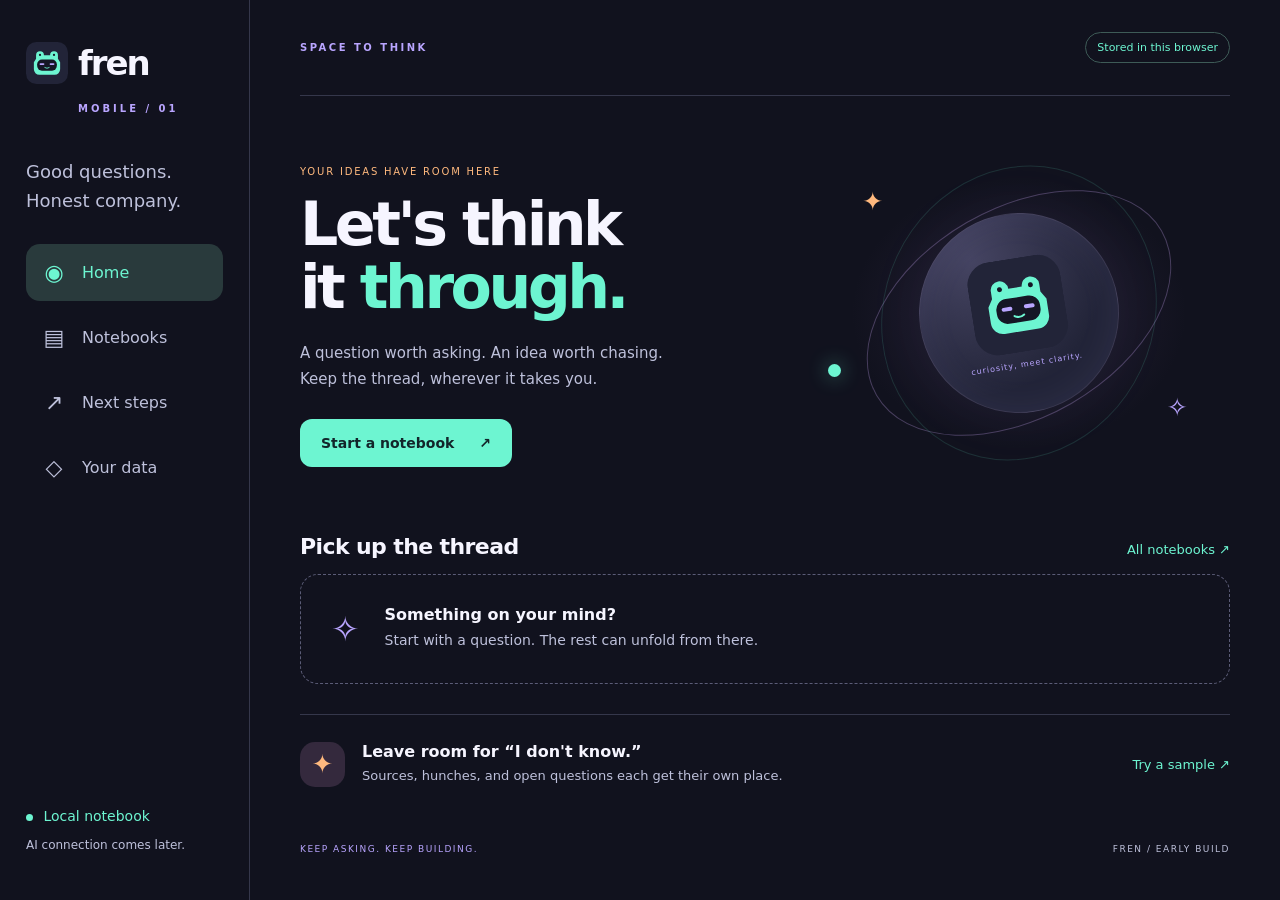
==== mobile/index.html @ 6acf4d1b "Add FREN mobile notebook" ====
<!doctype html>
<html lang="en">
<head>
  <meta charset="utf-8">
  <meta name="viewport" content="width=device-width, initial-scale=1, viewport-fit=cover">
  <meta name="theme-color" content="#11121e">
  <meta name="description" content="FREN mobile. A local notebook for questions, sources, and what to try next.">
  <meta http-equiv="Content-Security-Policy" content="default-src 'self'; script-src 'self'; style-src 'self'; img-src 'self' data:; connect-src 'self'; worker-src 'self'; object-src 'none'; base-uri 'self'; form-action 'none'">
  <title>FREN · Think it through</title>
  <link rel="manifest" href="manifest.webmanifest">
  <link rel="icon" href="icon.svg" type="image/svg+xml">
  <link rel="stylesheet" href="styles.css">
  <script type="module" src="app.js"></script>
</head>
<body>
  <div class="shell">
    <aside class="rail">
      <a class="brand" href="#home" aria-label="FREN home"><img src="icon.svg" alt="" width="42" height="42">fren<span>mobile / 01</span></a>
      <p class="rail-note">Good questions.<br>Honest company.</p>
      <nav class="navigation" aria-label="Main navigation">
        <button data-view="home" class="active"><span aria-hidden="true">◉</span> Home</button>
        <button data-view="notebooks"><span aria-hidden="true">▤</span> Notebooks</button>
        <button data-view="steps"><span aria-hidden="true">↗</span> Next steps</button>
        <button data-view="data"><span aria-hidden="true">◇</span> Your data</button>
      </nav>
      <div class="rail-bottom"><span class="dot"></span> Local notebook<br><small>AI connection comes later.</small></div>
    </aside>
    <main id="main" tabindex="-1">
      <header class="topbar"><span class="eyebrow">SPACE TO THINK</span><span class="local-badge" id="save-status">Stored in this browser</span></header>
      <section id="view-home" class="view">
        <div class="hero">
          <div class="hero-copy"><span class="pill">YOUR IDEAS HAVE ROOM HERE</span><h1>Let's think<br>it <em>through.</em></h1><p>A question worth asking. An idea worth chasing.<br>Keep the thread, wherever it takes you.</p><button class="primary" data-action="new">Start a notebook <span aria-hidden="true">↗</span></button></div>
          <div class="orbit" aria-hidden="true"><div class="orbit-ring one"></div><div class="orbit-ring two"></div><div class="spark s1">✦</div><div class="spark s2">✧</div><div class="planet"><img src="icon.svg" alt=""><span>curiosity, meet clarity.</span></div><div class="orb-dot"></div></div>
        </div>
        <div class="section-heading"><h2>Pick up the thread</h2><button class="text-button" data-view="notebooks">All notebooks ↗</button></div>
        <div id="recent-notebooks" class="notebook-grid"></div>
        <div class="invitation"><div class="mini-icon">✦</div><div><h3>Leave room for “I don't know.”</h3><p>Sources, hunches, and open questions each get their own place.</p></div><button class="text-button" data-action="sample">Try a sample ↗</button></div>
      </section>
      <section id="view-notebooks" class="view" hidden>
        <div class="page-heading"><div><span class="eyebrow">FOLLOW YOUR CURIOSITY</span><h1>Your notebooks<span class="accent">.</span></h1></div><button class="primary" data-action="new">+ New notebook</button></div>
        <div id="notebook-list" class="notebook-grid"></div>
      </section>
      <section id="view-detail" class="view" hidden>
        <button class="text-button back" data-view="notebooks">← All notebooks</button>
        <div class="detail-heading"><div><span id="notebook-label" class="eyebrow"></span><h1 id="notebook-title"></h1></div><div class="detail-actions"><button class="primary" id="jump-capture">Add a thought +</button><button class="secondary" id="export-brief">Export brief ↗</button></div></div>
        <div id="discipline" class="discipline" hidden></div>
        <div class="detail-layout">
          <div><div class="filters" role="group" aria-label="Filter records"><button data-filter="all" class="selected">Everything</button><button data-filter="sources">Sources</button><button data-filter="questions">Open questions</button><button data-filter="hypothesis">Explanations</button></div><div id="entry-list" class="entries"></div></div>
          <form id="capture-form" class="capture panel"><span class="eyebrow">KEEP THE THREAD</span><h2>Add a thought</h2><label for="entry-kind">What kind of note?</label><select id="entry-kind" name="kind"><option value="observation">Observation · what I noticed</option><option value="evidence">Evidence · with a source</option><option value="inference">Inference · what I make of it</option><option value="hypothesis">Hypothesis · an explanation to test</option><option value="contradiction">Contradiction · what doesn't fit</option><option value="unknown">Unknown · an open question</option><option value="lead">Lead · something to look into</option><option value="next_action">Next step · something to do</option></select><label for="entry-text">Your note</label><textarea id="entry-text" name="text" rows="4" maxlength="12000" placeholder="What's on your mind?" required></textarea><label for="entry-source">Source <span id="source-hint">(optional)</span></label><input id="entry-source" name="source" maxlength="4000" placeholder="Link, document, or where this came from"><div id="test-field" hidden><label for="entry-test">What could disprove this?</label><textarea id="entry-test" name="test" rows="3" maxlength="4000" placeholder="A specific check that could show it's wrong"></textarea></div><p id="capture-error" class="error" role="alert"></p><button class="primary full" type="submit">Save note <span aria-hidden="true">+</span></button><p class="fine-print">Saved locally. Notes are not automatically fact-checked.</p></form>
        </div>
      </section>
      <section id="view-steps" class="view" hidden><div class="page-heading"><div><span class="eyebrow">SMALL STEPS, REAL MOVEMENT</span><h1>What comes next<span class="accent">?</span></h1></div></div><p class="intro">The next steps you've recorded, across your notebooks.</p><div id="step-list" class="steps"></div></section>
      <section id="view-data" class="view" hidden><div class="page-heading"><div><span class="eyebrow">YOUR WORK, IN YOUR HANDS</span><h1>Take the thread<br>with you<span class="accent">.</span></h1></div></div><div class="data-grid"><article class="panel"><span class="data-icon">↗</span><h2>Back up your notebooks</h2><p>Download every notebook and note as a JSON file. Browser data can be cleared, so keep a copy of work that matters.</p><button class="primary" id="backup">Download backup</button></article><article class="panel"><span class="data-icon purple">↙</span><h2>Bring your work back</h2><p>Import a FREN mobile backup. New notebooks are added; conflicting versions are rejected before anything changes.</p><label class="secondary file-label" for="import-file">Choose a backup</label><input type="file" id="import-file" accept="application/json,.json" hidden></article><article class="panel wide"><span class="eyebrow">BUILD 0.1 · LOCAL NOTEBOOK</span><h2>A foundation for your mobile FREN</h2><p>This build stores text in this browser. It has no AI connection, account, cloud sync, encrypted vault, or device control. No notes are sent to an AI service.</p><p>A notebook brief follows FREN's investigation format. Observations and inferences stay labeled in its mobile extension; exported evidence stays “reported.” Exporting does not verify a claim.</p><button class="secondary" id="install" hidden>Add to home screen</button><p id="offline-status" class="fine-print">Checking offline availability…</p></article></div></section>
      <footer>KEEP ASKING. KEEP BUILDING. <span>FREN / EARLY BUILD</span></footer>
    </main>
  </div>
  <dialog id="new-dialog"><form id="new-form"><span class="eyebrow">A NEW THREAD</span><h2>What are we<br>figuring out?</h2><label for="question">Give your notebook a question</label><textarea id="question" name="question" rows="3" maxlength="300" required placeholder="What would make this idea work?"></textarea><p id="new-error" class="error" role="alert"></p><div class="dialog-actions"><button type="button" class="text-button" id="cancel-new">Maybe later</button><button class="primary" type="submit">Let's begin ↗</button></div></form></dialog>
  <div id="toast" role="status" aria-live="polite" hidden></div>
  <noscript>FREN mobile needs JavaScript to save and display your notebooks.</noscript>
</body>
</html>
---- mobile/styles.css ----
:root {
  color-scheme:dark;
  --bg:#11121e;
  --panel:#1c1e2e;
  --line:#35374b;
  --ink:#f6f5ff;
  --sub:#bec1db;
  --mint:#6df5d1;
  --purple:#b9a5ff;
  --orange:#ffb97e;
  font-family:Inter,ui-sans-serif,system-ui,-apple-system,BlinkMacSystemFont,"Segoe UI",sans-serif;
  font-size:17px;
}
* {
  box-sizing:border-box;
}
body {
  margin:0;
  background:var(--bg);
  color:var(--ink);
}
button,input,textarea,select {
  font:inherit;
}
button,a,input,textarea,select {
  -webkit-tap-highlight-color:transparent;
}
button {
  cursor:pointer;
}
button:disabled {
  cursor:wait;
  opacity:.5;
}
button:focus-visible,a:focus-visible,input:focus-visible,textarea:focus-visible,select:focus-visible {
  outline:3px solid var(--orange);
  outline-offset:4px;
}
button {
  border:0;
}
a {
  color:inherit;
}
button,select {
  touch-action:manipulation;
}
[hidden] {
  display:none!important;
}
.shell {
  max-width:1600px;
  margin:auto;
  display:grid;
  grid-template-columns:250px minmax(0,1fr);
  min-height:100dvh;
}
.rail {
  border-right:1px solid var(--line);
  padding:42px 26px;
  position:sticky;
  top:0;
  height:100dvh;
  display:flex;
  flex-direction:column;
}
.brand {
  display:flex;
  align-items:center;
  gap:10px;
  text-decoration:none;
  font-weight:800;
  font-size:34px;
  letter-spacing:-2px;
  flex-wrap:wrap;
  line-height:1;
}
.brand span {
  width:100%;
  font-size:10px;
  letter-spacing:3px;
  text-transform:uppercase;
  color:var(--purple);
  margin:10px 0 0 52px;
}
.rail-note {
  font-size:18px;
  line-height:1.6;
  margin:44px 0 28px;
  color:var(--sub);
}
.navigation {
  display:grid;
  gap:8px;
}
.navigation button {
  display:flex;
  gap:17px;
  align-items:center;
  background:transparent;
  color:var(--sub);
  text-align:left;
  padding:16px 17px;
  border-radius:14px;
  font-size:16px;
}
.navigation button span {
  font-size:22px;
  width:22px;
  text-align:center;
}
.navigation .active {
  background:#293a3c;
  color:var(--mint);
}
.rail-bottom {
  margin-top:auto;
  font-size:14px;
  color:var(--mint);
  line-height:2;
}
.rail-bottom small {
  color:var(--sub);
  font-size:12px;
}
.dot {
  display:inline-block;
  width:7px;
  height:7px;
  border-radius:50%;
  background:var(--mint);
  margin-right:6px;
}
main {
  padding:0 50px;
  min-width:0;
}
.topbar {
  display:flex;
  justify-content:space-between;
  align-items:center;
  gap:12px;
  padding:32px 0;
  border-bottom:1px solid var(--line);
}
.eyebrow {
  color:var(--purple);
  font-size:10px;
  font-weight:750;
  letter-spacing:2.5px;
  line-height:1.7;
}
.local-badge {
  color:var(--mint);
  font-size:11px;
  border:1px solid #3e5b57;
  border-radius:99px;
  padding:8px 11px;
}
.view {
  padding-top:34px;
  min-height:calc(100dvh - 182px);
}
.hero {
  display:grid;
  grid-template-columns:1.2fr 1fr;
  min-height:366px;
  align-items:center;
  overflow:hidden;
}
.pill {
  font-size:10px;
  letter-spacing:1.8px;
  color:var(--orange);
  display:inline-block;
  padding-bottom:16px;
}
h1 {
  font-size:clamp(38px,4.7vw,66px);
  line-height:1.04;
  letter-spacing:-3.5px;
  font-weight:650;
  margin:0 0 23px;
}
h1 em {
  color:var(--mint);
  font-style:normal;
}
p {
  color:var(--sub);
  line-height:1.7;
}
.hero p {
  font-size:15px;
  margin:0 0 27px;
}
.primary,.secondary {
  display:inline-flex;
  align-items:center;
  justify-content:center;
  gap:25px;
  min-height:48px;
  padding:13px 21px;
  border-radius:12px;
  font-weight:700;
  font-size:14px;
  text-decoration:none;
}
.primary {
  background:var(--mint);
  color:#12252a;
}
.primary:hover {
  background:#a0ffe4;
}
.secondary {
  background:#2d3047;
  color:var(--ink);
  border:1px solid #464b6a;
}
.secondary:hover {
  border-color:var(--purple);
}
.full {
  width:100%;
}
.text-button {
  background:transparent;
  padding:12px 0;
  min-height:44px;
  color:var(--mint);
  font-size:13px;
}
.orbit {
  height:340px;
  position:relative;
  display:flex;
  align-items:center;
  justify-content:center;
  isolation:isolate;
}
.orbit::before {
  content:"";
  position:absolute;
  inset:10%;
  background:radial-gradient(ellipse,#5d447448,transparent 70%);
  z-index:-1;
}
.planet {
  width:200px;
  height:200px;
  display:flex;
  flex-direction:column;
  align-items:center;
  justify-content:center;
  border-radius:50%;
  background:radial-gradient(circle at 30% 20%,#454462,#222438 65%);
  box-shadow:inset 0 0 35px #b9a5ff15,0 0 70px #b9a5ff0c;
  border:1px solid #6c638555;
  transform:rotate(-9deg);
}
.planet img {
  width:94px;
  height:94px;
}
.planet span {
  font-size:8px;
  letter-spacing:1px;
  color:var(--purple);
  margin-top:8px;
}
.orbit-ring {
  position:absolute;
  width:330px;
  height:210px;
  border:1px solid #8771a875;
  border-radius:50%;
  transform:rotate(-30deg);
  z-index:-1;
}
.orbit-ring.two {
  width:270px;
  height:300px;
  transform:rotate(25deg);
  border-color:#6df5d122;
}
.spark {
  position:absolute;
  color:var(--orange);
  font-size:25px;
}
.s1 {
  left:13%;
  top:13%;
}
.s2 {
  right:10%;
  bottom:18%;
  color:var(--purple);
}
.orb-dot {
  width:13px;
  height:13px;
  border-radius:50%;
  background:var(--mint);
  position:absolute;
  left:5%;
  top:65%;
  box-shadow:0 0 20px #6df5d177;
}
.section-heading {
  display:flex;
  align-items:center;
  justify-content:space-between;
  margin-top:28px;
  gap:15px;
}
h2 {
  font-size:22px;
  letter-spacing:-.6px;
  margin:10px 0 15px;
  font-weight:600;
}
h3 {
  font-size:16px;
  margin:0 0 4px;
  font-weight:600;
}
.notebook-grid {
  display:grid;
  grid-template-columns:repeat(2,minmax(0,1fr));
  gap:16px;
}
.notebook-card {
  padding:24px;
  background:var(--panel);
  color:var(--ink);
  text-align:left;
  border:1px solid var(--line);
  border-radius:18px;
  display:flex;
  flex-direction:column;
  gap:16px;
  min-height:170px;
}
.notebook-card:hover {
  border-color:var(--purple);
  transform:translateY(-2px);
}
.card-top,.card-bottom {
  display:flex;
  justify-content:space-between;
  align-items:center;
  gap:10px;
}
.card-top {
  font-size:10px;
  letter-spacing:1.5px;
  color:var(--purple);
  text-transform:uppercase;
}
.notebook-card h3 {
  font-size:21px;
  line-height:1.4;
  letter-spacing:-.5px;
  overflow-wrap:anywhere;
}
.card-bottom {
  font-size:12px;
  color:var(--sub);
  margin-top:auto;
}
.card-bottom .arrow {
  font-size:23px;
  color:var(--mint);
}
.empty {
  grid-column:1/-1;
  border:1px dashed #5b5c77;
  border-radius:18px;
  padding:30px;
  display:flex;
  align-items:center;
  gap:25px;
}
.empty .empty-mark {
  font-size:34px;
  color:var(--purple);
}
.empty p {
  margin:5px 0 0;
  font-size:14px;
}
.invitation {
  display:flex;
  gap:17px;
  align-items:center;
  border-top:1px solid var(--line);
  padding:27px 0;
  margin-top:30px;
}
.mini-icon {
  width:45px;
  height:45px;
  display:grid;
  place-items:center;
  border-radius:15px;
  background:#34293d;
  color:var(--orange);
  font-size:26px;
  flex-shrink:0;
}
.invitation p {
  font-size:13px;
  margin:0;
}
.invitation .text-button {
  margin-left:auto;
  white-space:nowrap;
}
footer {
  padding:30px 0;
  display:flex;
  justify-content:space-between;
  gap:20px;
  font-size:9px;
  letter-spacing:1.5px;
  color:var(--purple);
}
footer span {
  color:var(--sub);
}
.page-heading {
  display:flex;
  align-items:center;
  justify-content:space-between;
  gap:20px;
  padding:24px 0 30px;
}
.page-heading h1 {
  font-size:48px;
  margin-top:14px;
  letter-spacing:-2px;
}
.accent {
  color:var(--mint);
}
.intro {
  margin-top:-20px;
}
.panel {
  padding:28px;
  border:1px solid var(--line);
  border-radius:18px;
  background:var(--panel);
}
.detail-heading {
  display:flex;
  align-items:center;
  justify-content:space-between;
  gap:30px;
  margin:20px 0 30px;
}
.detail-heading h1 {
  font-size:36px;
  line-height:1.2;
  letter-spacing:-1px;
  margin:12px 0 0;
  overflow-wrap:anywhere;
}
.detail-heading .secondary {
  flex-shrink:0;
}
.detail-layout {
  display:grid;
  grid-template-columns:minmax(0,1fr) 320px;
  gap:28px;
}
.filters {
  display:flex;
  gap:7px;
  overflow:auto;
  padding:0 0 20px;
}
.filters button {
  white-space:nowrap;
  padding:10px 13px;
  min-height:44px;
  border-radius:99px;
  color:var(--sub);
  background:transparent;
  font-size:12px;
  border:1px solid var(--line);
}
.filters .selected {
  color:#181d28;
  background:var(--purple);
  border-color:var(--purple);
}
.entries {
  display:grid;
  gap:16px;
}
.entry {
  padding:22px;
  border:1px solid var(--line);
  border-radius:16px;
  background:var(--panel);
}
.entry .tag {
  font-size:10px;
  letter-spacing:1px;
  color:var(--mint);
  text-transform:uppercase;
}
.entry[data-kind=hypothesis] .tag,.entry[data-kind=inference] .tag {
  color:var(--purple);
}
.entry[data-kind=contradiction] .tag,.entry[data-kind=unknown] .tag {
  color:var(--orange);
}
.entry p {
  white-space:pre-wrap;
  overflow-wrap:anywhere;
  color:var(--ink);
  font-size:15px;
  margin:12px 0;
}
.entry .source,.entry .test {
  color:var(--sub);
  font-size:12px;
  border-top:1px solid var(--line);
  padding-top:12px;
}
.entry .test {
  color:var(--purple);
}
.entry time {
  color:var(--sub);
  font-size:10px;
}
.capture {
  align-self:start;
  position:sticky;
  top:20px;
}
.capture h2 {
  margin-bottom:22px;
}
label {
  display:block;
  color:var(--sub);
  font-size:12px;
  margin:18px 0 9px;
}
label span {
  font-size:10px;
}
input,textarea,select {
  width:100%;
  background:#141623;
  color:var(--ink);
  border:1px solid #4a4e69;
  border-radius:9px;
  padding:12px;
  font-size:14px;
}
select {
  padding-right:24px;
  line-height:1.5;
}
textarea {
  resize:vertical;
  line-height:1.5;
}
input::placeholder,textarea::placeholder {
  color:#a4a8c2;
}
.fine-print {
  font-size:11px;
  line-height:1.7;
  margin:15px 0 0;
}
.error {
  font-size:12px;
  color:#ffc0c6;
  line-height:1.5;
  min-height:0;
}
.error:empty {
  margin:12px 0;
}
.discipline {
  background:#302246;
  border:1px solid #8f6df0;
  padding:17px;
  border-radius:12px;
  margin-bottom:25px;
  font-size:13px;
  color:var(--purple);
}
.steps {
  display:grid;
  gap:14px;
}
.step {
  display:flex;
  align-items:center;
  gap:18px;
  background:var(--panel);
  padding:22px;
  border:1px solid var(--line);
  border-radius:16px;
}
.step input {
  width:24px;
  height:24px;
  accent-color:var(--mint);
  flex-shrink:0;
}
.step label {
  font-size:16px;
  color:var(--ink);
  line-height:1.5;
  margin:0;
  overflow-wrap:anywhere;
}
.step .text-button {
  display:block;
  font-size:11px;
  text-align:left;
  padding:5px 0;
  min-height:32px;
}
.step.done label {
  text-decoration:line-through;
  color:var(--sub);
}
.data-grid {
  display:grid;
  grid-template-columns:1fr 1fr;
  gap:20px;
}
.data-grid .panel p {
  font-size:14px;
}
.wide {
  grid-column:1/-1;
}
.data-icon {
  font-size:36px;
  color:var(--mint);
}
.purple {
  color:var(--purple);
}
.file-label {
  cursor:pointer;
  width:max-content;
  margin-top:23px;
}
dialog {
  width:min(480px,calc(100% - 30px));
  max-height:90dvh;
  overflow:auto;
  border:1px solid #5b5879;
  background:#1c1e2e;
  color:var(--ink);
  border-radius:22px;
  padding:33px;
}
dialog::backdrop {
  background:#090b16cc;
  backdrop-filter:blur(7px);
}
dialog h2 {
  font-size:33px;
  line-height:1.1;
  margin:17px 0 24px;
}
.dialog-actions {
  display:flex;
  justify-content:space-between;
  gap:20px;
  align-items:center;
  margin-top:22px;
}
#toast {
  position:fixed;
  bottom:30px;
  left:50%;
  transform:translateX(-50%);
  z-index:10;
  max-width:calc(100% - 30px);
  width:max-content;
  background:#effff9;
  color:#162524;
  border:1px solid var(--mint);
  padding:15px 24px;
  border-radius:13px;
  box-shadow:0 8px 35px #0007;
  font-size:14px;
}
body.storage-failed #save-status {
  color:#ffc0c6;
  border-color:#b46e7e;
}
@media(min-width:1400px) {
  main {
    padding:0 70px;
  }
  .hero {
    min-height:430px;
  }
  .orbit {
    height:400px;
  }
  .planet {
    width:230px;
    height:230px;
  }
  .orbit-ring {
    width:380px;
    height:240px;
  }
  .planet img {
    width:110px;
    height:110px;
  }
}
@media(max-width:1150px) {
  .shell {
    grid-template-columns:210px minmax(0,1fr);
  }
  .rail {
    padding:32px 20px;
  }
  main {
    padding:0 30px;
  }
  .detail-layout {
    grid-template-columns:minmax(0,1fr);
  }
  .capture {
    position:static;
  }
  .orbit-ring {
    width:260px;
  }
  .planet {
    width:160px;
    height:160px;
  }
  .planet img {
    width:80px;
    height:80px;
  }
  .hero {
    grid-template-columns:1.3fr 1fr;
  }
  .invitation {
    flex-wrap:wrap;
  }
  .invitation .text-button {
    margin-left:62px;
  }
  .detail-heading {
    align-items:flex-start;
  }
  .data-grid {
    gap:15px;
  }
}
@media(max-width:700px) {
  :root {
    font-size:16px;
  }
  .shell {
    display:block;
  }
  .rail {
    height:auto;
    padding:20px 22px;
    border:0;
    position:static;
  }
  .brand {
    font-size:30px;
    gap:9px;
    flex-wrap:nowrap;
  }
  .brand img {
    width:37px;
    height:37px;
  }
  .brand span {
    font-size:8px;
    width:auto;
    margin:6px 0 0 auto;
    letter-spacing:1.7px;
  }
  .rail-note,.rail-bottom {
    display:none;
  }
  .navigation {
    position:fixed;
    z-index:5;
    bottom:0;
    left:0;
    right:0;
    grid-template-columns:repeat(4,1fr);
    padding:9px 8px calc(9px + env(safe-area-inset-bottom));
    background:#181a2cf5;
    border-top:1px solid #3c3e56;
    backdrop-filter:blur(16px);
    gap:4px;
  }
  .navigation button {
    display:flex;
    flex-direction:column;
    gap:2px;
    padding:6px 2px;
    font-size:10px;
    border-radius:11px;
    min-height:56px;
  }
  .navigation button span {
    font-size:22px;
  }
  .navigation .active {
    background:#314644;
    color:var(--mint);
  }
  main {
    padding:0 22px;
  }
  .topbar {
    padding:8px 0 19px;
  }
  .topbar .eyebrow {
    font-size:8px;
    letter-spacing:1.7px;
  }
  .local-badge {
    font-size:9px;
    padding:7px 9px;
  }
  .view {
    padding-top:20px;
    min-height:calc(100dvh - 240px);
  }
  .hero {
    position:relative;
    display:block;
    min-height:360px;
    padding:20px 0 28px;
  }
  .hero-copy {
    position:relative;
    z-index:1;
  }
  .hero h1 {
    font-size:57px;
    letter-spacing:-3px;
    margin:8px 0 20px;
  }
  .hero .pill {
    font-size:8px;
    letter-spacing:1.5px;
    padding-bottom:6px;
  }
  .hero p {
    font-size:13px;
    line-height:1.7;
    max-width:280px;
    margin-bottom:24px;
  }
  .orbit {
    position:absolute;
    right:-75px;
    top:24px;
    width:220px;
    height:250px;
    opacity:.62;
    z-index:0;
    pointer-events:none;
  }
  .planet {
    width:115px;
    height:115px;
    transform:rotate(14deg);
  }
  .planet img {
    width:62px;
    height:62px;
  }
  .planet span {
    display:none;
  }
  .orbit-ring {
    width:205px;
    height:150px;
  }
  .orbit-ring.two {
    width:150px;
    height:220px;
  }
  .spark {
    font-size:18px;
  }
  .s1 {
    left:30%;
    top:8%;
  }
  .s2 {
    right:22%;
    bottom:4%;
  }
  .orb-dot {
    left:8%;
    top:70%;
    width:8px;
    height:8px;
  }
  .section-heading {
    margin-top:4px;
  }
  h2 {
    font-size:20px;
  }
  .section-heading .text-button {
    font-size:11px;
  }
  .notebook-grid {
    grid-template-columns:1fr;
    gap:13px;
  }
  .notebook-card {
    min-height:155px;
    padding:22px;
  }
  .notebook-card h3 {
    font-size:21px;
  }
  .empty {
    padding:24px;
    gap:17px;
  }
  .empty h3 {
    font-size:16px;
  }
  .empty p {
    font-size:13px;
  }
  .invitation {
    margin-top:24px;
    padding:23px 0;
    gap:14px;
  }
  .invitation h3 {
    font-size:14px;
  }
  .invitation p {
    font-size:12px;
  }
  .invitation>div:nth-child(2) {
    flex:1;
  }
  .invitation .text-button {
    margin-left:59px;
    margin-top:-6px;
  }
  .mini-icon {
    width:43px;
    height:43px;
  }
  .page-heading {
    display:block;
    padding:15px 0 24px;
  }
  .page-heading h1 {
    font-size:40px;
    letter-spacing:-2px;
  }
  .page-heading>.primary {
    margin-top:0;
  }
  .detail-heading {
    display:block;
    margin:10px 0 25px;
  }
  .detail-heading h1 {
    font-size:30px;
  }
  .detail-heading .secondary {
    margin-top:22px;
  }
  .detail-layout {
    gap:22px;
  }
  .panel {
    padding:23px;
  }
  .filters {
    gap:7px;
    margin-right:-22px;
    padding-right:22px;
  }
  .filters button {
    font-size:11px;
  }
  .capture {
    margin-top:0;
  }
  .data-grid {
    grid-template-columns:1fr;
  }
  .wide {
    grid-column:auto;
  }
  .data-grid .panel p {
    font-size:14px;
  }
  .step {
    padding:18px;
    gap:13px;
  }
  .step label {
    font-size:14px;
  }
  footer {
    font-size:7px;
    letter-spacing:1px;
    padding:26px 0 110px;
    gap:10px;
  }
  #toast {
    bottom:100px;
    font-size:12px;
    padding:15px;
  }
  .intro {
    font-size:14px;
    line-height:1.7;
    margin-top:-16px;
  }
}
.detail-actions {
  flex-shrink:0;
}
#jump-capture {
  display:none;
}
@media(max-width:700px) {
  .detail-actions {
    display:flex;
    flex-wrap:wrap;
    gap:10px;
    margin-top:22px;
  }
  .detail-actions .secondary {
    margin:0;
  }
  .detail-actions #jump-capture {
    display:inline-flex;
  }
  input,textarea,select {
    font-size:16px;
  }
  .capture {
    scroll-margin-top:20px;
  }
}
@media(prefers-reduced-motion:no-preference) {
  button {
    transition:background .15s,border-color .15s,transform .15s;
  }
  .orb-dot {
    animation:glow 4s ease-in-out infinite;
  }
  @keyframes glow {
    50% {
      box-shadow:0 0 26px var(--mint);
    }
  }
}
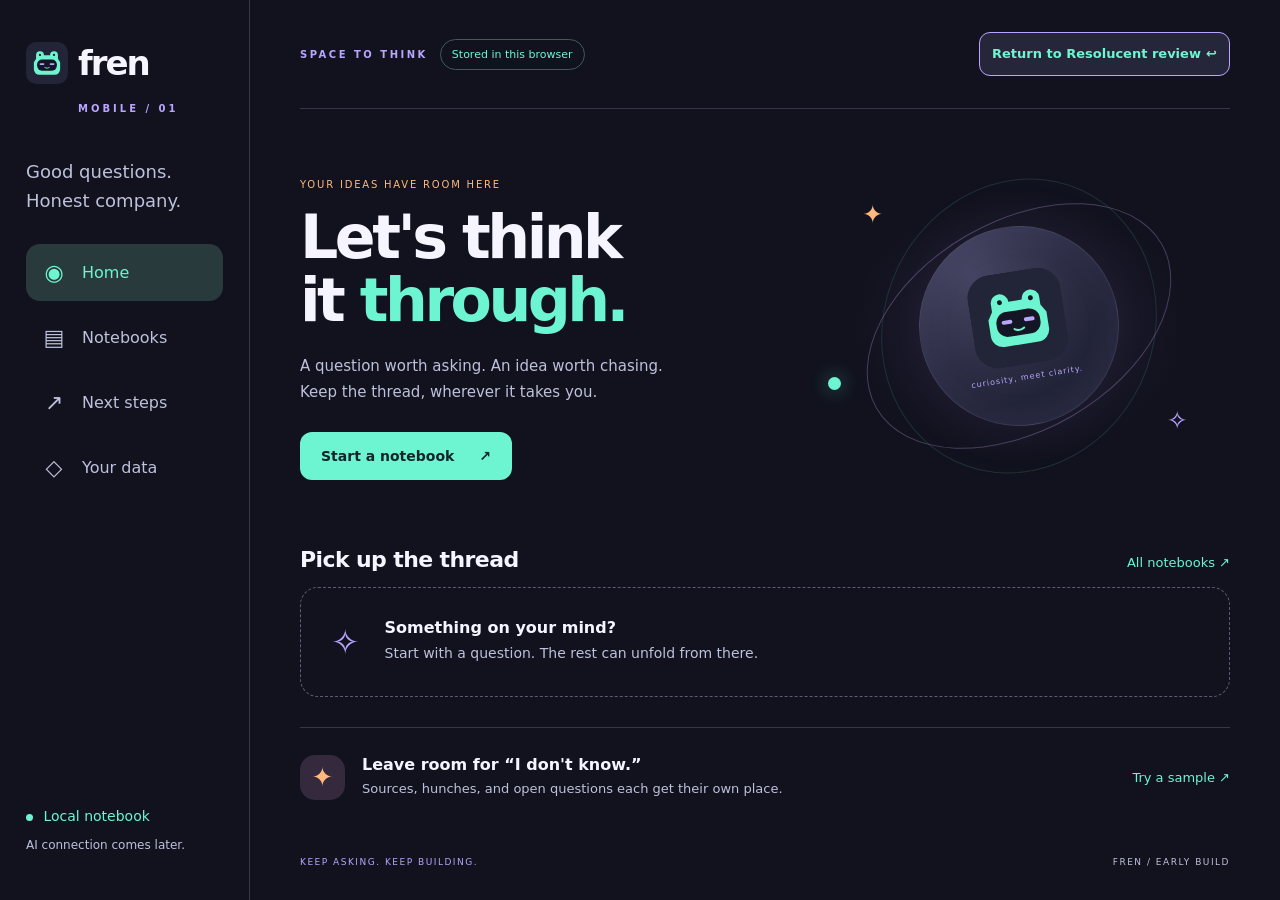
==== commit ba56d6a7: "Mobile: add explicit return route to Resolucent review Provide a visible, safe, 44px-target link bac" ====
--- a/mobile/index.html
+++ b/mobile/index.html
@@ -26,7 +26,11 @@
       <div class="rail-bottom"><span class="dot"></span> Local notebook<br><small>AI connection comes later.</small></div>
     </aside>
     <main id="main" tabindex="-1">
-      <header class="topbar"><span class="eyebrow">SPACE TO THINK</span><span class="local-badge" id="save-status">Stored in this browser</span></header>
+      <header class="topbar">
+        <span class="eyebrow">SPACE TO THINK</span>
+        <span class="local-badge" id="save-status">Stored in this browser</span>
+        <a class="resolucent-return" href="https://www.resolucent.com/#fren-handoff" target="_blank" rel="noopener noreferrer">Return to Resolucent review <span aria-hidden="true">↩</span><span class="screen-reader-only"> (opens in a new tab)</span></a>
+      </header>
       <section id="view-home" class="view">
         <div class="hero">
           <div class="hero-copy"><span class="pill">YOUR IDEAS HAVE ROOM HERE</span><h1>Let's think<br>it <em>through.</em></h1><p>A question worth asking. An idea worth chasing.<br>Keep the thread, wherever it takes you.</p><button class="primary" data-action="new">Start a notebook <span aria-hidden="true">↗</span></button></div>
@@ -43,6 +47,7 @@
       <section id="view-detail" class="view" hidden>
         <button class="text-button back" data-view="notebooks">← All notebooks</button>
         <div class="detail-heading"><div><span id="notebook-label" class="eyebrow"></span><h1 id="notebook-title"></h1></div><div class="detail-actions"><button class="primary" id="jump-capture">Add a thought +</button><button class="secondary" id="export-brief">Export brief ↗</button></div></div>
+        <p class="handoff-help">To review selected evidence with Resolucent, choose <strong>Export brief</strong>, then use <strong>Return to Resolucent review</strong> above. Your notebook stays in this browser; it is not automatically uploaded.</p>
         <div id="discipline" class="discipline" hidden></div>
         <div class="detail-layout">
           <div><div class="filters" role="group" aria-label="Filter records"><button data-filter="all" class="selected">Everything</button><button data-filter="sources">Sources</button><button data-filter="questions">Open questions</button><button data-filter="hypothesis">Explanations</button></div><div id="entry-list" class="entries"></div></div>
@@ -50,7 +55,7 @@
         </div>
       </section>
       <section id="view-steps" class="view" hidden><div class="page-heading"><div><span class="eyebrow">SMALL STEPS, REAL MOVEMENT</span><h1>What comes next<span class="accent">?</span></h1></div></div><p class="intro">The next steps you've recorded, across your notebooks.</p><div id="step-list" class="steps"></div></section>
-      <section id="view-data" class="view" hidden><div class="page-heading"><div><span class="eyebrow">YOUR WORK, IN YOUR HANDS</span><h1>Take the thread<br>with you<span class="accent">.</span></h1></div></div><div class="data-grid"><article class="panel"><span class="data-icon">↗</span><h2>Back up your notebooks</h2><p>Download every notebook and note as a JSON file. Browser data can be cleared, so keep a copy of work that matters.</p><button class="primary" id="backup">Download backup</button></article><article class="panel"><span class="data-icon purple">↙</span><h2>Bring your work back</h2><p>Import a FREN mobile backup. New notebooks are added; conflicting versions are rejected before anything changes.</p><label class="secondary file-label" for="import-file">Choose a backup</label><input type="file" id="import-file" accept="application/json,.json" hidden></article><article class="panel wide"><span class="eyebrow">BUILD 0.1 · LOCAL NOTEBOOK</span><h2>A foundation for your mobile FREN</h2><p>This build stores text in this browser. It has no AI connection, account, cloud sync, encrypted vault, or device control. No notes are sent to an AI service.</p><p>A notebook brief follows FREN's investigation format. Observations and inferences stay labeled in its mobile extension; exported evidence stays “reported.” Exporting does not verify a claim.</p><button class="secondary" id="install" hidden>Add to home screen</button><p id="offline-status" class="fine-print">Checking offline availability…</p></article></div></section>
+      <section id="view-data" class="view" hidden><div class="page-heading"><div><span class="eyebrow">YOUR WORK, IN YOUR HANDS</span><h1>Take the thread<br>with you<span class="accent">.</span></h1></div></div><div class="data-grid"><article class="panel"><span class="data-icon">↗</span><h2>Back up your notebooks</h2><p>Download every notebook and note as a JSON file. Browser data can be cleared, so keep a copy of work that matters.</p><button class="primary" id="backup">Download backup</button></article><article class="panel"><span class="data-icon purple">↙</span><h2>Bring your work back</h2><p>Import a FREN mobile backup. New notebooks are added; conflicting versions are rejected before anything changes. Notes saved on a different address or device will not appear here automatically; download a backup there first.</p><label class="secondary file-label" for="import-file">Choose a backup</label><input type="file" id="import-file" accept="application/json,.json" hidden></article><article class="panel wide"><span class="eyebrow">BUILD 0.1 · LOCAL NOTEBOOK</span><h2>A foundation for your mobile FREN</h2><p>This build stores text in this browser. It has no AI connection, account, cloud sync, encrypted vault, or device control. No notes are sent to an AI service.</p><p>A notebook brief follows FREN's investigation format. Observations and inferences stay labeled in its mobile extension; exported evidence stays “reported.” Exporting does not verify a claim.</p><button class="secondary" id="install" hidden>Add to home screen</button><p id="offline-status" class="fine-print">Checking offline availability…</p></article></div></section>
       <footer>KEEP ASKING. KEEP BUILDING. <span>FREN / EARLY BUILD</span></footer>
     </main>
   </div>
--- a/mobile/styles.css
+++ b/mobile/styles.css
@@ -1084,3 +1084,53 @@
     }
   }
 }
+
+/* Explicit notebook → Resolucent review handoff. No automatic data transfer. */
+.topbar { flex-wrap:wrap; }
+.resolucent-return {
+  display:inline-flex;
+  align-items:center;
+  justify-content:center;
+  gap:.4em;
+  min-height:44px;
+  max-width:100%;
+  min-width:0;
+  margin-left:auto;
+  padding:9px 12px;
+  border:1px solid var(--purple);
+  border-radius:11px;
+  color:var(--mint);
+  background:#25263a;
+  font-size:13px;
+  font-weight:650;
+  line-height:1.4;
+  text-decoration:none;
+  text-align:center;
+  overflow-wrap:anywhere;
+}
+.resolucent-return:hover { border-color:var(--mint); background:#2d3047; }
+.screen-reader-only {
+  position:absolute;
+  width:1px;
+  height:1px;
+  padding:0;
+  margin:-1px;
+  overflow:hidden;
+  clip-path:inset(50%);
+  white-space:nowrap;
+  border:0;
+}
+.handoff-help {
+  font-size:13px;
+  line-height:1.65;
+  margin:0 0 20px;
+  max-width:65ch;
+  color:var(--sub);
+}
+@media(max-width:700px) {
+  .topbar .resolucent-return {
+    flex:1 1 100%;
+    margin:0;
+    justify-content:center;
+  }
+}
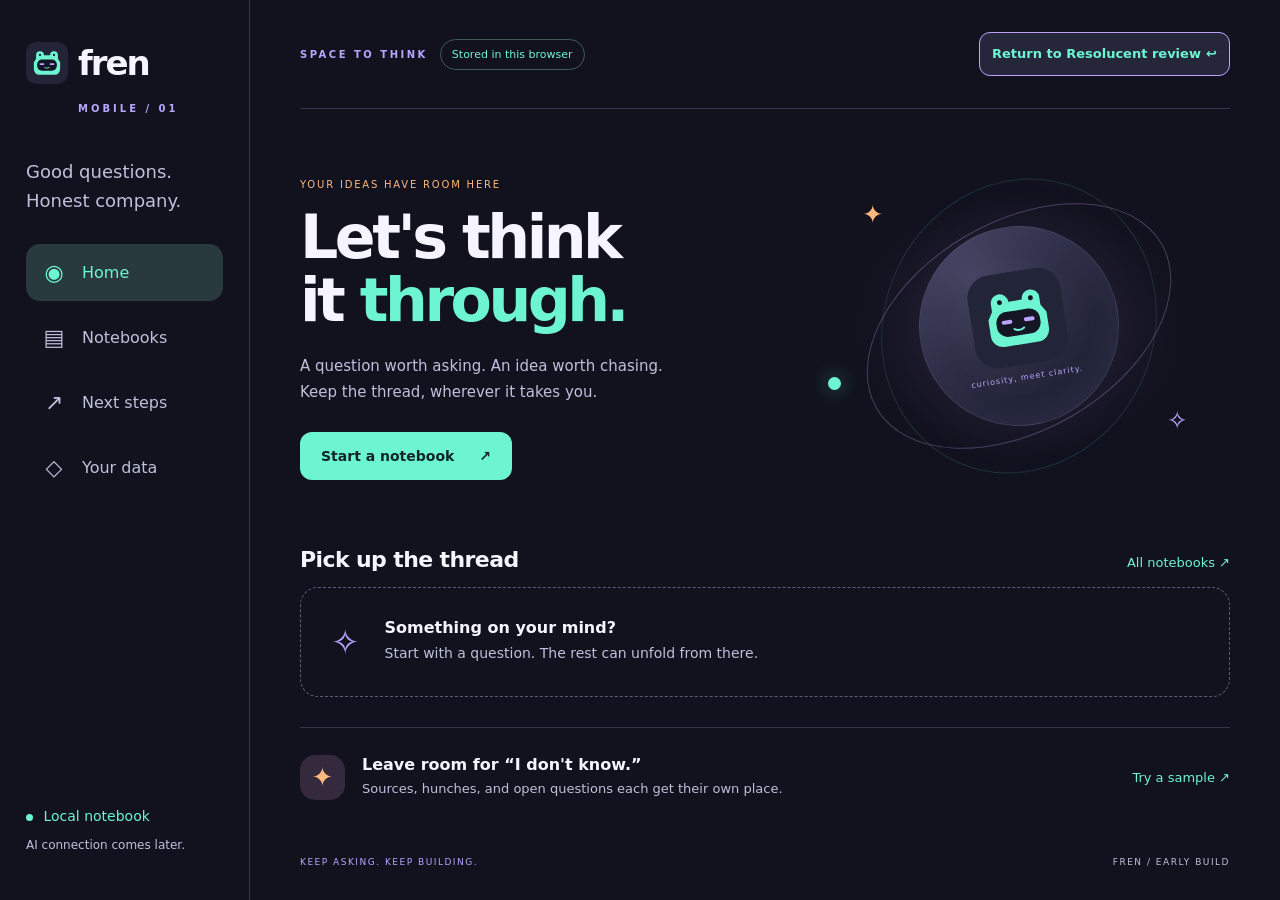
==== commit 077eef03: "FREN Mobile: make return navigation reliable from a newly opened tab A browser opened from Resolucen" ====
--- a/mobile/index.html
+++ b/mobile/index.html
@@ -29,7 +29,7 @@
       <header class="topbar">
         <span class="eyebrow">SPACE TO THINK</span>
         <span class="local-badge" id="save-status">Stored in this browser</span>
-        <a class="resolucent-return" href="https://www.resolucent.com/#fren-handoff" target="_blank" rel="noopener noreferrer">Return to Resolucent review <span aria-hidden="true">↩</span><span class="screen-reader-only"> (opens in a new tab)</span></a>
+        <a class="resolucent-return" href="https://www.resolucent.com/#fren-handoff" rel="noreferrer">Return to Resolucent review <span aria-hidden="true">↩</span></a>
       </header>
       <section id="view-home" class="view">
         <div class="hero">
